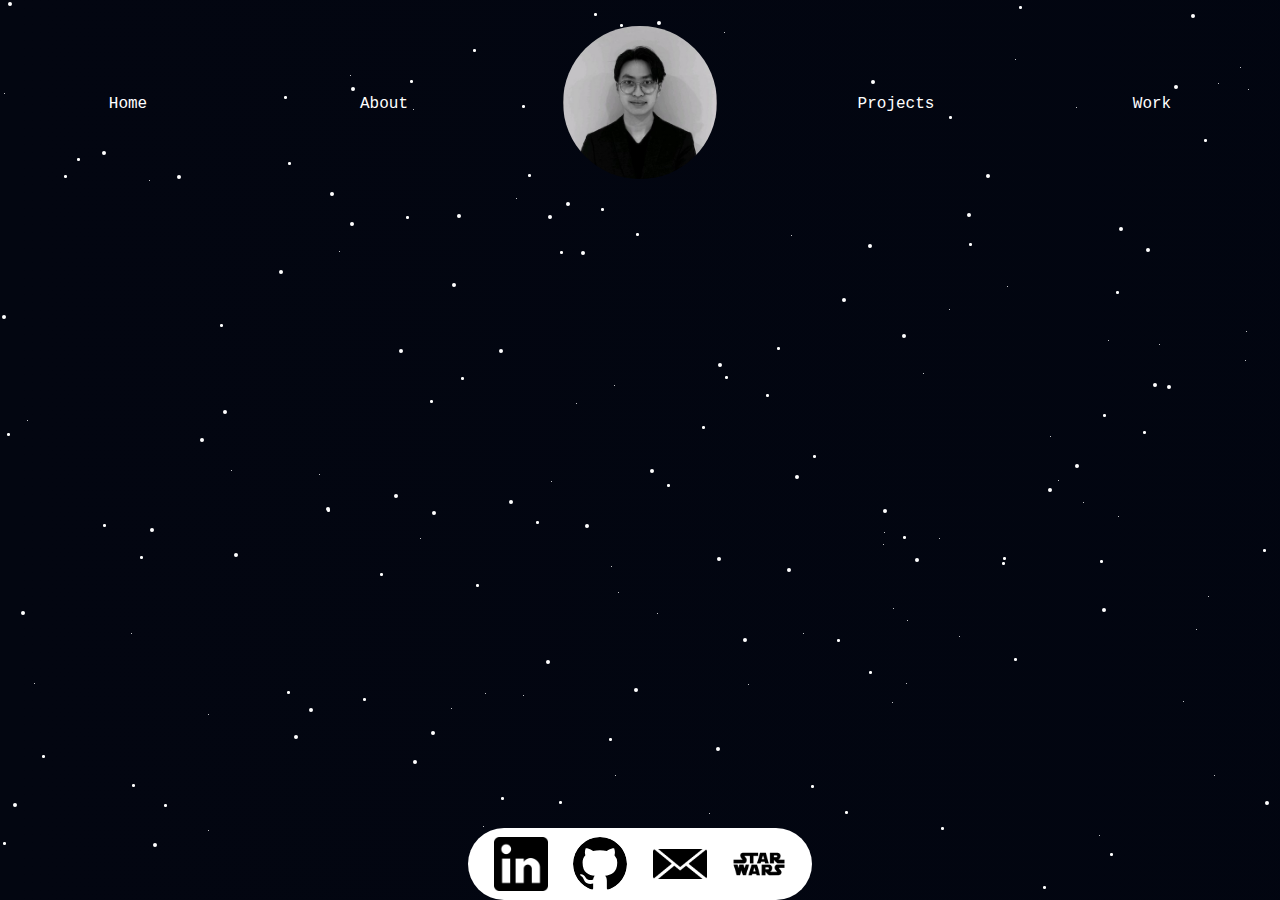
==== content/mobile.html @ 0a3b261e "Basic mobile website" ====
<!DOCTYPE html>
<html lang="en-CA">

<head>
<meta name="viewport" content="width=device-width, initial-scale=1.0">
<title>index</title>
<link rel="stylesheet" href="../styles/style_mobile.css">
</head>

<body>
<div id="background">
  <div id="stars-container"></div>
  <!-- <div id="blackhole-container">
    <div class="accretion-disc"></div>

    <div class="blackhole" id="aura"></div>
    
    <div class="blackhole" id="event-horizon">
      <div class="blackhole" id="singularity">
        <div class="blackhole" id="photon-ring"></div>
      </div>
    </div>
    
    <div class="accretion-disc" id="front-disc"></div>
  </div> -->
</div>

<nav id="nav-bar" class="ontop">
  <ul>
    <li><a href="#top">Home</a></li>
    <li><a href="#about">About</a></li>
    <li>
      <div id="avatar">
        <img src="../assets/images/img_avatar.jpeg" alt="Vy-Kha Huynh avatar photo">
      </div>
    </li>
    <li><a href="#projects">Projects</a></li>
    <li><a href="#work">Work</a></li>
  </ul>
</nav>
<!--
<main>
  <div id="home">
    <p>
      Hello, I'm<span id="switch"></span>
    </p>
  </div>

  <div id="about" class="to-show-on-scroll">
    <h1>ABOUT</h1>
    <p id="fr">
      Mon nom est Vy-Kha Huynh est je suis un <span class="acc-aig">e</span>tudiant U4 <span class="acc-gr">a</span>
      <img src="./assets/images/McGill_University_CoA.svg.png" alt="" class="mcgill">
      <span class="mcgill">l'Universit<span class="acc-aig">e</span> de McGill</span>
      de Montr<span class="acc-aig">e</span>al. Je suis actuellement en train de travailler en tant que d<span class="acc-aig">e</span>veloppeur full-stack <span class="acc-gr">a</span> 
      <img src="./assets/images/CPK Negative version.png" alt="" class="cpk">
      <span class="cpk">CPKSolutions</span>
      , une nouvelle soci<span class="acc-aig">e</span>t<span class="acc-aig">e</span> de conseil startup bas<span class="acc-aig">e</span>e <span class="acc-gr">a</span> Montr<span class="acc-aig">e</span>al.
    </p>

    <p id="eng">
      My name is Vy-Kha Huynh and I am a U4 Software Engineering student at 
      <img src="./assets/images/McGill_University_CoA.svg.png" alt="" class="mcgill">
      <span class="mcgill">McGill University</span>
      in Montreal. I am currently working as a Full-Stack Developer at 
      <img src="./assets/images/CPK Negative version.png" alt="" class="cpk">
      <span class="cpk">CPKSolutions</span>
      , a new Montreal-based startup consulting firm.
    </p>
  </div>

  <div id="projects" class="to-show-on-scroll">
    <h1>PROJECTS</h1>
    <div id="project-gallery">
      <div>
        <img src="./assets/images/360_F_249825007_f5dzNTBuUZoV5nERUWTlPDoU3cvLIBzn.png" alt="" class="stamp">
        <h2>
          <a href="https://github.com/nielsmai/PourDecisions">
            Pour
            Decisions
          </a>
        </h2>
        <span>Online drink-sharing platform</span>
        <div class="tech">
          <img src="./assets/images/html-js-css-logos-icons-png-11662226457gj39p822kl.png" alt="">
          <img src="./assets/images/png-transparent-react-react-native-logos-brands-in-colors-icon-thumbnail.png" alt="">
          <img src="./assets/images/png-transparent-mongodb-original-wordmark-logo-icon-thumbnail.png" alt="">
        </div>
      </div>
      <div>
        <img src="./assets/images/360_F_249825007_f5dzNTBuUZoV5nERUWTlPDoU3cvLIBzn.png" alt="computer logo" class="stamp">
        <h2>
          <a href="https://github.com/McGill-ECSE321-Fall2021/project-group-02">
            Library<br>Website
          </a>
        </h2>
        <span>Library website for item rental and employment management</span>
        <div class="tech">
          <img src="./assets/images/html-js-css-logos-icons-png-11662226457gj39p822kl.png" alt="">
          <img src="./assets/images/Java-Emblem.png" alt="java logo">
          <img src="./assets/images/Android_Studio_Icon_3.6.svg.png" alt="android studio logo">
          <img src="./assets/images/Vue.js_Logo_2.svg.png" alt="vue.js logo">
          <img src="./assets/images/postgresql-logo.png" alt="postgresql logo">
        </div>
      </div>
      <div>
        <img src="./assets/images/360_F_249825007_f5dzNTBuUZoV5nERUWTlPDoU3cvLIBzn.png" alt="" class="stamp">
        <h2>
          <a href="https://github.com/McGill-ECSE223-Winter2021/ecse223-group-project-07">
            CarShop<br>Website
          </a>
        </h2>
        <span>Car garage website for appointment management</span>
        <div class="tech">
          <img src="./assets/images/html-js-css-logos-icons-png-11662226457gj39p822kl.png" alt="html, js and css logo">
          <img src="./assets/images/Java-Emblem.png" alt="">
          <img src="./assets/images/springio-ar21.png" alt="">
          <img src="./assets/images/uml-tools5.png" alt="">
        </div>
      </div>
      <div>
        <img src="./assets/images/amazon-database-logo-black-and-white.png" alt="database logo" class="stamp">
        <h2>
          Soccer<br>Database
        </h2>
        <span>Soccer World Cup database to keep track of statistics of each World Cup</span>
        <div class="tech">
          <img src="./assets/images/Java-Emblem.png" alt="">
          <img src="./assets/images/png-clipart-ibm-db2-logo-ibm-db2-database-computer-software-sql-ibm-text-rectangle-thumbnail.png" alt="db2 logo">
        </div>
      </div>
      <div>
        <a href="./assets/files/Resume_Vy_Kha_Huynh_full.pdf" download="Vy-Kha_Huynh_Resume">
          More
        </a>
      </div>
    </div>
  </div>

  <div id="work" class="to-show-on-scroll">
    <h1>WORK EXPERIENCE</h1>
    <div id="work-gallery">
      <div>
        <img src="./assets/images/planet1.png" alt="Blue, purple and grey planet">
        <p class="underplanet">
          <span class="title">AI French Transcriber</span>
          <span class="undertitle">LXT AI Inc. <img src="./assets/images/Lxt-Logo.png" alt=""></span>
          <span class="undertitle">05/2022 - 09/2022</span>
          <span>Provide timely and accurate transcription of audio utterances and telephonic conversation to help improve voice recognition</span>
        </p>
      </div>

      <div id="current">
        <img src="./assets/images/planet2.png" alt="Red, orange and yellow planet">
        <p class="underplanet">
          <span class="title">AI French Transcriber</span>
          <span class="undertitle">LXT AI Inc. <img src="./assets/images/CPK Negative version.png" alt=""></span>
          <span class="undertitle">05/2023 - Present</span>
          <span>Implement a POS integrated with a management app to allow clients to manage both customers and employees</span>
        </p>
      </div>

      <div>
        <a href="./assets/files/Resume_Vy_Kha_Huynh_full.pdf" download="Vy-Kha_Huynh_Resume">
          <img src="./assets/images/moon.png" alt="grey moon">
          <span class="title">More</span>
        </a>
      </div>
    </div>
  </div>
</main>
-->
<div id="footer" class="ontop">
  <div id="socials">
    <a href="https://www.linkedin.com/"><img src="../assets/images/61109.png" alt=""></a>
    <a href="https://github.com/vy-khahuynh"><img src="../assets/images/github-inverted.svg" alt=""></a>
    <a href="mailto:vykha.huynh@outlook.com"><img src="../assets/images/letter-5572101_1280.webp" alt=""></a>
    <a href="./content/starwars.html"> <img src="../assets/images/star-wars-logo-black-and-white.png" alt=""></a>
  </div>
</div>

<script src="../scripts/vy-khahuynh_github._o.js"></script>
</body>
</html>
---- styles/style_mobile.css ----
/* http://meyerweb.com/eric/tools/css/reset/ 
   v2.0 | 20110126
   License: none (public domain)
*/

html, body, div, span, applet, object, iframe,
h1, h2, h3, h4, h5, h6, p, blockquote, pre,
a, abbr, acronym, address, big, cite, code,
del, dfn, em, img, ins, kbd, q, s, samp,
small, strike, strong, sub, sup, tt, var,
b, u, i, center,
dl, dt, dd, ol, ul, li,
fieldset, form, label, legend,
table, caption, tbody, tfoot, thead, tr, th, td,
article, aside, canvas, details, embed, 
figure, figcaption, footer, header, hgroup, 
menu, nav, output, ruby, section, summary,
time, mark, audio, video {
	margin: 0;
	padding: 0;
	border: 0;
	font-size: 100%;
	font: inherit;
	vertical-align: baseline;
}
/* HTML5 display-role reset for older browsers */
article, aside, details, figcaption, figure, 
footer, header, hgroup, menu, nav, section {
	display: block;
}
body {
	line-height: 1;
}
ol, ul {
	list-style: none;
}
blockquote, q {
	quotes: none;
}
blockquote:before, blockquote:after,
q:before, q:after {
	content: '';
	content: none;
}
table {
	border-collapse: collapse;
	border-spacing: 0;
}

* {
  box-sizing: border-box;
  -webkit-box-sizing: border-box;
  -moz-box-sizing: border-box;
  margin: 0;
  padding: 0;
}
html{
  height: 100%;
  scroll-behavior: smooth;
}
body {
  margin: 0;
  
  min-height: 100%;
  
  color: white;

  font-family: 'Courier New', monospace;

  background: linear-gradient(90deg, #030611, #010510, #120217, #000000);
	background-size: 500% 500%;
  background-attachment: fixed;
	
  animation: gradient 20s ease infinite;
  -webkit-animation: gradient 20s ease infinite;
  
  scrollbar-width: none;

  scroll-behavior: smooth;
}

html::-webkit-scrollbar{
  scrollbar-width: 0;
  display: none;
}

@keyframes gradient {
    0% {
        background-position: 0% 50%;
    }
    50% {
        background-position: 100% 50%;
    }
    100% {
        background-position: 0% 50%;
    }
}

#background{
    position: absolute;
    height: 100%;
    width: 100%;
    z-index: -1;
    display: flex;
    align-items: center;
    justify-content: center;
  }

  .star{
    position: absolute;
    z-index: -1;
  
    border-radius: 50%;
    background: white;
  }
  
  @keyframes glow{
    10%{
      transform: scale(200%);
      -webkit-transform: scale(200%);
    }
    20%{
      transform: scale(100%);
      -webkit-transform: scale(100%);
    }
  }
  
  .star:nth-child(n) {
    width: 0.3%;
    aspect-ratio: 1;
  }
  
  .star:nth-child(2n) {
    width: 0.2%;
    aspect-ratio: 1;
  }
  
  .star:nth-child(3n) {
    width: 0.1%;
    aspect-ratio: 1;
  }

  #footer{
    position: fixed;
    
    bottom: 0;
    left: 0;
    width: 100%;
    display: flex;
    display: -webkit-flex;
    align-items: center;
    justify-content: center;
  }
  
  #socials{
    position: relative;
    background-color: white;
  
    display: inline-flex;
    display: -webkit-inline-flex;
    justify-content: center;
    align-items: center;
    transition: all 1s ease;
    -webkit-transition: all 1s ease;
    border-radius: 5rem;
  }
  
  #socials *:hover{
    background-color: darkgray;
  }
  
  #socials a:nth-child(n) {
    margin: 1vh 1vw 1vh 1vw;
  }
  
  #socials a:first-child {
    margin-left: 2vw;
  }
  
  #socials a:last-child {
    margin-right: 2vw;
  }
  
   #socials a img{
    width: 6vh;
    display: block;
  }
  
  #socials a:nth-child(2), #socials a:nth-child(2) > img {
    border-radius: 50%;
  }
  
  .ontop{
    z-index: 10;
  }

  nav{
    position: sticky;
    position: -webkit-sticky;
    top: 0;
    left: 0;
  
    height: 30%;
    width: 100%;
    font: 1rem;
    font-weight: normal;
    margin: auto;
    padding-top: 2%;
    padding-bottom: 2%;
  
    text-align: center;
  
    transition: all 0.25s ease-in-out;
    -webkit-transition: all 0.25s ease-in-out;
  
    /* font-weight: bold; */
  }
  
  ul{
    width: 100%;
    display: inline-flex;
    display: -webkit-inline-flex;
    align-items: center;
    justify-content: center;
  }
  
  li{
    flex: 1 1 0;
    width: 0;
  }
  
  a{
    text-decoration: none;
    color: white;
  }
  
  nav ul li a:nth-child(n){
    color: white;
    text-decoration: none;
    border-radius: 5rem;
    /* padding: 0.5rem 1rem 0.5rem 1rem; */
  }
  
  nav ul li a:hover{
    background-color: white;
    color: #000000;
  }
  
  #avatar{
    position: relative;
    margin: auto;
    border-radius: 50%;
    width: 60%;
    aspect-ratio: 1;
  }
  
  #avatar img{
    border-radius: 50%;
    width: 100%;
  }
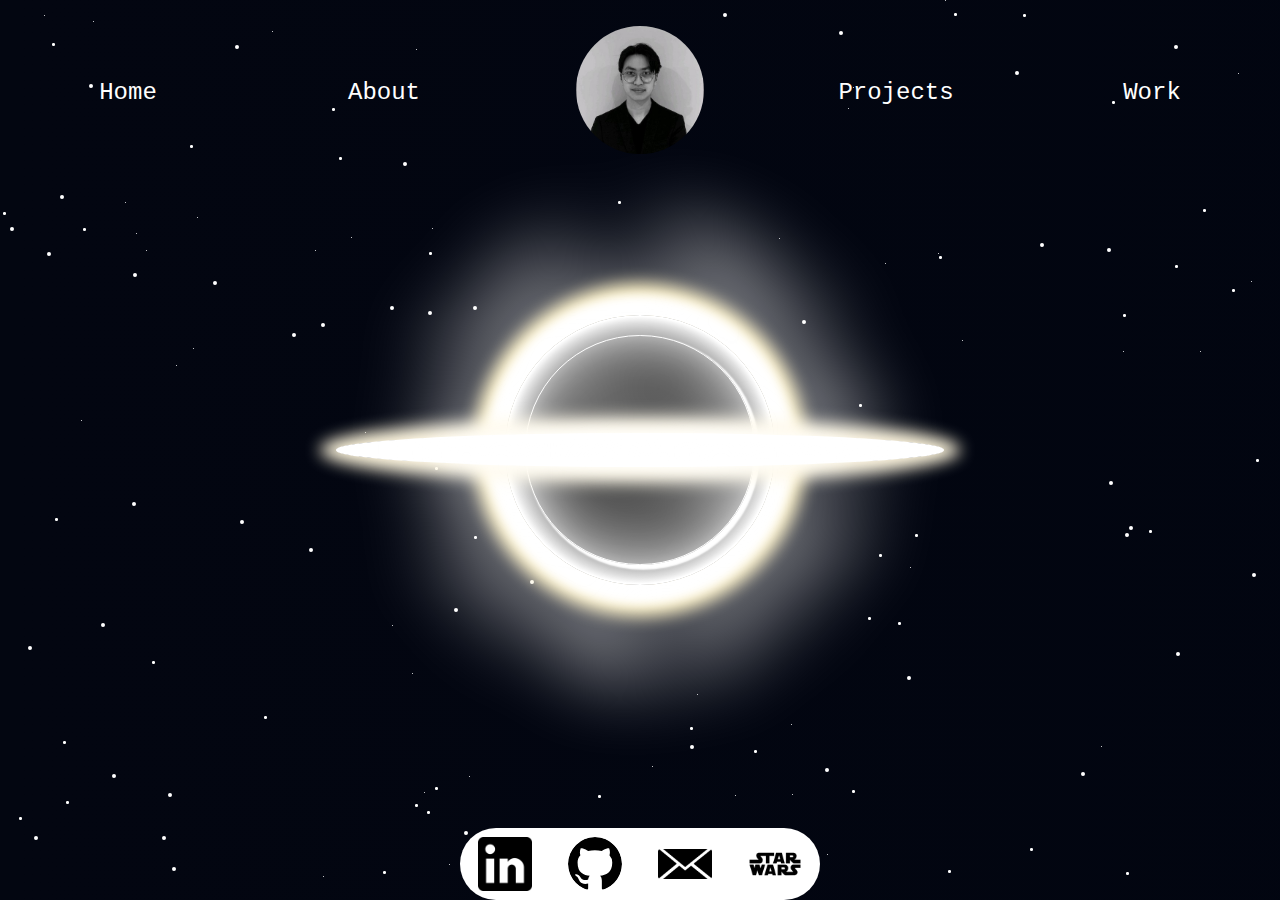
==== commit c41d94b6: "Added mobile blackhole version" ====
--- a/content/mobile.html
+++ b/content/mobile.html
@@ -10,7 +10,7 @@
 <body>
 <div id="background">
   <div id="stars-container"></div>
-  <!-- <div id="blackhole-container">
+  <div id="blackhole-container">
     <div class="accretion-disc"></div>
 
     <div class="blackhole" id="aura"></div>
@@ -22,7 +22,7 @@
     </div>
     
     <div class="accretion-disc" id="front-disc"></div>
-  </div> -->
+  </div>
 </div>
 
 <nav id="nav-bar" class="ontop">
--- a/styles/style_mobile.css
+++ b/styles/style_mobile.css
@@ -67,6 +67,8 @@
 
   font-family: 'Courier New', monospace;
 
+  font-size: 1.5rem;
+
   background: linear-gradient(90deg, #030611, #010510, #120217, #000000);
 	background-size: 500% 500%;
   background-attachment: fixed;
@@ -170,15 +172,18 @@
   }
   
   #socials a:nth-child(n) {
-    margin: 1vh 1vw 1vh 1vw;
+    margin-top: 1vh;
+    margin-bottom: 1vh;
+    margin-left: 2vh;
+    margin-right: 2vh;
   }
   
   #socials a:first-child {
-    margin-left: 2vw;
+    margin-left: 2vh;
   }
   
   #socials a:last-child {
-    margin-right: 2vw;
+    margin-right: 2vh;
   }
   
    #socials a img{
@@ -238,7 +243,6 @@
     color: white;
     text-decoration: none;
     border-radius: 5rem;
-    /* padding: 0.5rem 1rem 0.5rem 1rem; */
   }
   
   nav ul li a:hover{
@@ -250,11 +254,120 @@
     position: relative;
     margin: auto;
     border-radius: 50%;
-    width: 60%;
+    width: 50%;
     aspect-ratio: 1;
   }
   
   #avatar img{
     border-radius: 50%;
     width: 100%;
-  }+  }
+
+  #blackhole-container{
+    position: relative;
+    height: 50%;
+    width: 50%;
+    display: flex;
+    display: -webkit-flex;
+    align-items: center;
+    justify-content: center;
+  }
+  
+  .blackhole{
+    aspect-ratio: 1;
+    border-radius: 50%;
+  }
+  
+  #singularity{
+    height:100%;
+    width:100%;
+  
+    display: flex;
+    display: -webkit-flex;
+    justify-content: center;
+    align-content: center;
+    margin: auto;
+  
+    background: radial-gradient(circle, black 0%, 60%, white 70%);
+    box-shadow: 0 0 0.63rem 1.25rem white;
+  } 
+
+  #photon-ring{
+    width:85%;
+  
+    margin: auto;
+    background: transparent;
+    border: solid 0.1rem white;
+    box-shadow: 0.2rem 0.2rem 0.1rem 0.1rem white;
+  }
+  
+  #event-horizon{
+    height: 60%;
+    border: 20% solid white;
+  
+    display: flex;
+    display: -webkit-flex;
+    justify-content: center;
+    align-items: center;
+    margin: auto;
+  
+    box-shadow: 0 0 1rem 2rem rgb(249, 232, 170);
+  }
+  
+  #aura{
+    position: absolute;
+    
+    height: 100%;
+  
+    margin: auto;
+  
+    filter: blur(2.5rem);
+    -webkit-filter: blur(2.5rem);
+  
+    background: repeating-conic-gradient(white, transparent 11% 15%, white 18%);
+    background-size: 50% 50%;
+  }
+  
+  .accretion-disc{
+    position: absolute;
+  
+    height: 7.5%;
+    aspect-ratio: 18;
+  
+    margin: auto;
+    
+    border-radius: 50%;
+    
+    background-color: white;
+    box-shadow: 0 0 1rem 1rem rgb(255, 247, 222);
+  }
+  
+  @keyframes vibrate{
+    25%{
+      rotate: 0.3deg;
+    }
+    75%{
+      rotate: -0.3deg;
+    }
+  }
+  
+  #front-disc{
+    margin: auto;
+  
+    height: 5%;
+  
+    box-shadow: 0 0 1rem 0.5rem rgb(255, 255, 255);
+    background: repeating-linear-gradient(white 10%, transparent 30%, white 50%);
+  }
+  
+  @media (max-height: 1000px) and (max-width: 500px){
+    /* #socials{ width: 100%;} */
+    body{font-size: 1rem;}
+    #socials a img{width: 10vw;}
+    #blackhole-container{
+        height: 30%;
+        width: 30%;
+    }
+  }
+
+  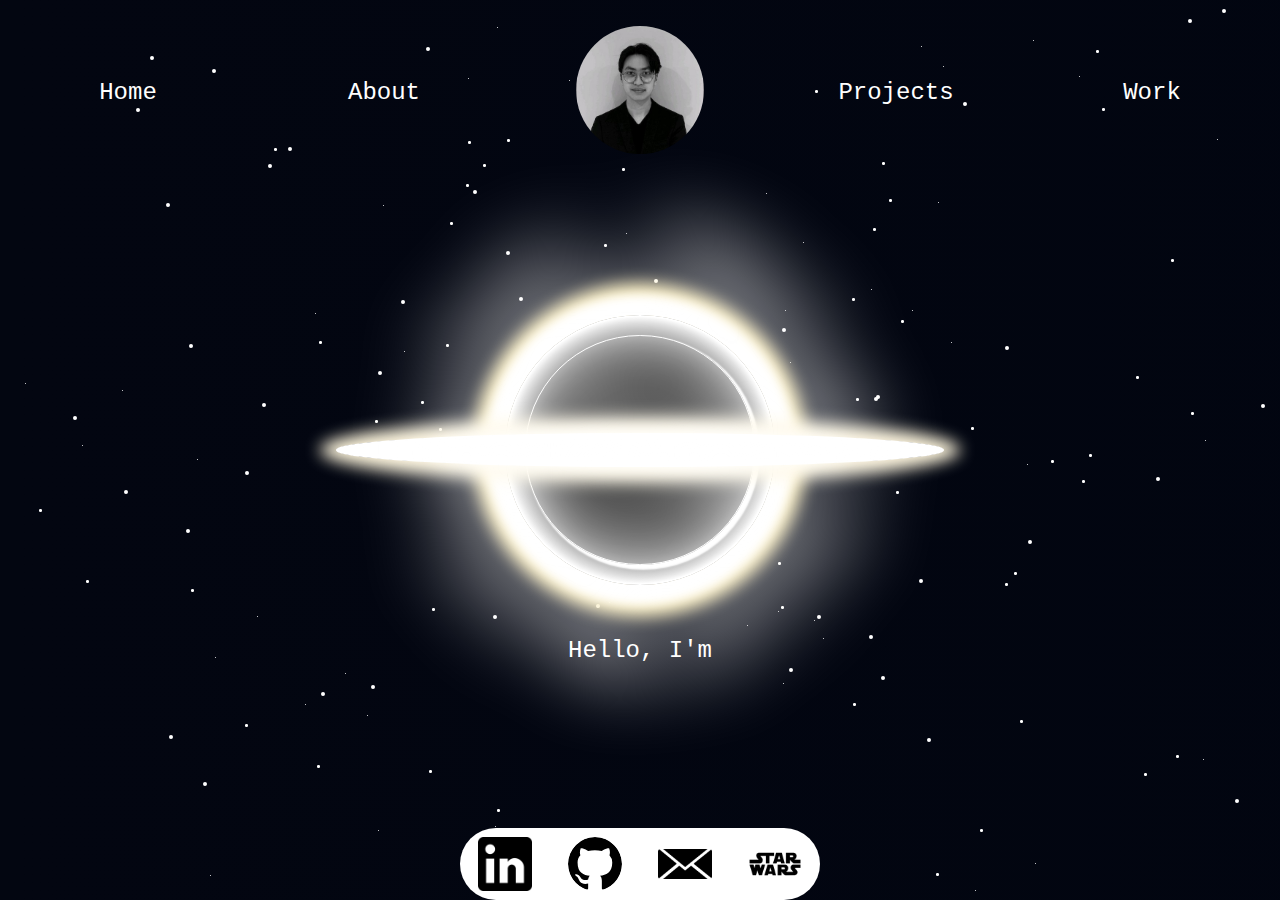
==== commit 9b2c1f8e: "Added home section" ====
--- a/content/mobile.html
+++ b/content/mobile.html
@@ -38,7 +38,7 @@
     <li><a href="#work">Work</a></li>
   </ul>
 </nav>
-<!--
+
 <main>
   <div id="home">
     <p>
@@ -46,7 +46,7 @@
     </p>
   </div>
 
-  <div id="about" class="to-show-on-scroll">
+  <!-- <div id="about" class="to-show-on-scroll">
     <h1>ABOUT</h1>
     <p id="fr">
       Mon nom est Vy-Kha Huynh est je suis un <span class="acc-aig">e</span>tudiant U4 <span class="acc-gr">a</span>
@@ -167,9 +167,9 @@
         </a>
       </div>
     </div>
-  </div>
+  </div> -->
 </main>
--->
+
 <div id="footer" class="ontop">
   <div id="socials">
     <a href="https://www.linkedin.com/"><img src="../assets/images/61109.png" alt=""></a>
--- a/styles/style_mobile.css
+++ b/styles/style_mobile.css
@@ -243,6 +243,7 @@
     color: white;
     text-decoration: none;
     border-radius: 5rem;
+    padding: 0.5rem 1rem 0.5rem 1rem;
   }
   
   nav ul li a:hover{
@@ -360,14 +361,132 @@
     background: repeating-linear-gradient(white 10%, transparent 30%, white 50%);
   }
   
+  #home{
+    height: 74vh; 
+    width: 100%; 
+    position: relative;
+  }
+  
+  #home p {
+    position: absolute;
+    top: 70%;
+    left: 50%;
+    translate: -50% -50%;
+    display: flex; 
+    display: -webkit-flex;
+    align-items: center; 
+    justify-content: center; 
+    flex-direction: column;
+  }
+  
+  #switch > span{
+    position: absolute;
+    translate: -50% 50%;
+    opacity: 0;
+    white-space: pre;
+    animation: fade 50s ease-in infinite;
+    -webkit-animation: fade 50s ease-in infinite;
+  }
+  
+  #switch > span > span{
+    font-size: 2rem;
+    display: inline-block;
+  }
+  
+  #switch > span > span:nth-child(2n){
+    animation: suck1 50s ease-in infinite;
+    -webkit-animation: suck1 50s ease-in infinite;
+  }
+  
+  #switch > span > span:nth-child(2n-1){
+    animation: suck2 50s ease-in infinite;
+    -webkit-animation: suck2 50s ease-in infinite;
+  }
+  
+  #switch span:nth-child(1), #switch span:nth-child(1) span{
+    animation-delay: 0s;
+  }
+  #switch span:nth-child(2), #switch span:nth-child(2) span{
+    animation-delay: 10s;
+  }
+  #switch span:nth-child(3), #switch span:nth-child(3) span{
+    animation-delay: 20s;
+  }
+  #switch span:nth-child(4), #switch span:nth-child(4) span{
+    animation-delay: 30s;
+  }
+  #switch span:nth-child(5), #switch span:nth-child(5) span{
+    animation-delay: 40s;
+  }
+  @keyframes fade {
+    2%, 100%{
+      opacity: 1;
+      transform: translateY(-50%);
+      -webkit-transform: translateY(-50%);
+    }
+  }
+  @keyframes suck1 {
+    0%, 14%{
+      transform: translateY(0) rotateZ(0deg);
+      -webkit-transform: translateY(0) rotateZ(0deg);
+      opacity: 1;
+    }
+    20%, 100%{
+      transform: translateY(-400%) rotateZ(360deg);
+      -webkit-transform: translateY(-400%) rotateZ(360deg);
+      opacity: 0;
+    }
+  }
+  
+  @keyframes suck2 {
+    0%, 15%{
+      transform: translateY(0) rotateZ(0deg);
+      -webkit-transform: translateY(0) rotateZ(0deg);
+      opacity: 1;
+    }
+    21%, 100%{
+      transform: translateY(-400%) rotateZ(-360deg);
+      -webkit-transform: translateY(-400%) rotateZ(-360deg);
+      opacity: 0;
+    }
+  }
+
+  main > div{
+    padding: 2%;
+  }
+  
+  main h1{
+    font-size: 2rem;
+    margin-bottom: 1%;
+    font-weight: bold;
+  }
+  
+  main img{
+    vertical-align: middle;
+  }
+  
+  main > div:nth-child(n){
+    display: flex;
+    align-items: center;
+    justify-content: center;
+    flex-direction: column;
+  }
+
+  /* mobile */
   @media (max-height: 1000px) and (max-width: 500px){
-    /* #socials{ width: 100%;} */
+    #switch > span > span{font-size: 1rem;}
     body{font-size: 1rem;}
     #socials a img{width: 10vw;}
     #blackhole-container{
         height: 30%;
         width: 30%;
     }
+    #home p{
+        top: 90%;
+    }
+    nav ul li a:nth-child(n){
+        padding: 0.3rem 0.5rem 0.3rem 0.5rem;
+    }
   }
 
   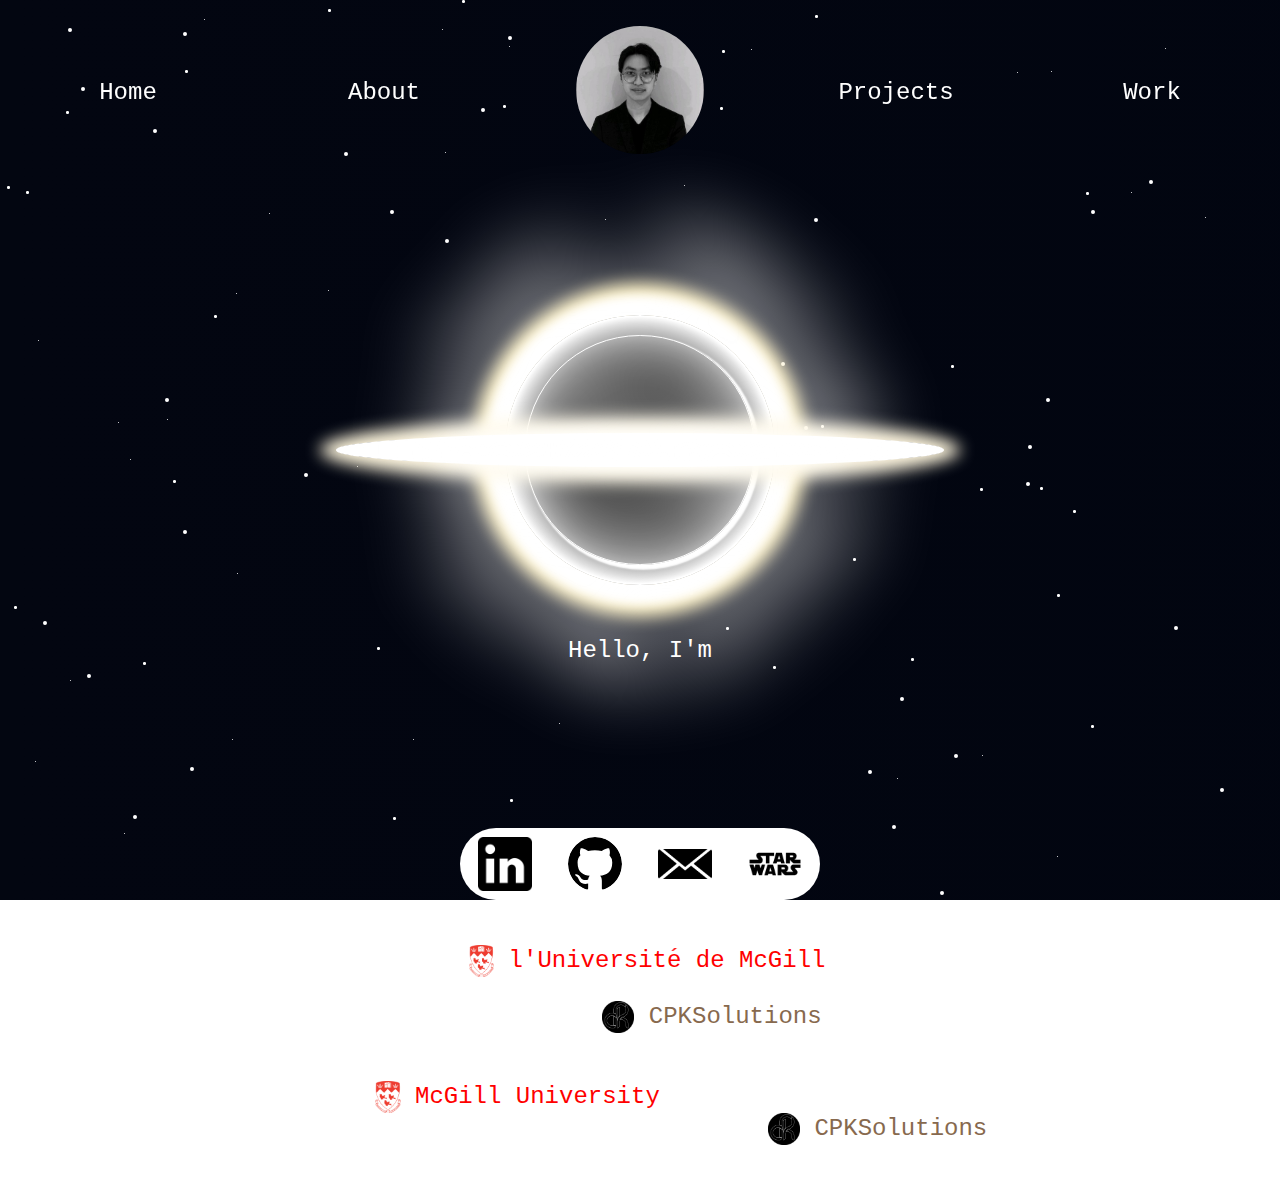
==== commit 9a924593: "Updated media queries" ====
--- a/content/mobile.html
+++ b/content/mobile.html
@@ -46,29 +46,29 @@
     </p>
   </div>
 
-  <!-- <div id="about" class="to-show-on-scroll">
+  <div id="about" class="to-show-on-scroll">
     <h1>ABOUT</h1>
     <p id="fr">
-      Mon nom est Vy-Kha Huynh est je suis un <span class="acc-aig">e</span>tudiant U4 <span class="acc-gr">a</span>
-      <img src="./assets/images/McGill_University_CoA.svg.png" alt="" class="mcgill">
+      Mon nom est Vy-Kha Huynh est je suis un <span class="acc-aig">e</span>tudiant U4 en g<span class="acc-aig">e</span>nie logiciel <span class="acc-gr">a</span>
+      <img src="../assets/images/McGill_University_CoA.svg.png" alt="" class="mcgill">
       <span class="mcgill">l'Universit<span class="acc-aig">e</span> de McGill</span>
       de Montr<span class="acc-aig">e</span>al. Je suis actuellement en train de travailler en tant que d<span class="acc-aig">e</span>veloppeur full-stack <span class="acc-gr">a</span> 
-      <img src="./assets/images/CPK Negative version.png" alt="" class="cpk">
+      <img src="../assets/images/CPK Negative version.png" alt="" class="cpk">
       <span class="cpk">CPKSolutions</span>
       , une nouvelle soci<span class="acc-aig">e</span>t<span class="acc-aig">e</span> de conseil startup bas<span class="acc-aig">e</span>e <span class="acc-gr">a</span> Montr<span class="acc-aig">e</span>al.
     </p>
 
     <p id="eng">
       My name is Vy-Kha Huynh and I am a U4 Software Engineering student at 
-      <img src="./assets/images/McGill_University_CoA.svg.png" alt="" class="mcgill">
+      <img src="../assets/images/McGill_University_CoA.svg.png" alt="" class="mcgill">
       <span class="mcgill">McGill University</span>
       in Montreal. I am currently working as a Full-Stack Developer at 
-      <img src="./assets/images/CPK Negative version.png" alt="" class="cpk">
+      <img src="../assets/images/CPK Negative version.png" alt="" class="cpk">
       <span class="cpk">CPKSolutions</span>
       , a new Montreal-based startup consulting firm.
     </p>
   </div>
-
+<!-- 
   <div id="projects" class="to-show-on-scroll">
     <h1>PROJECTS</h1>
     <div id="project-gallery">
--- a/styles/style_mobile.css
+++ b/styles/style_mobile.css
@@ -362,7 +362,7 @@
   }
   
   #home{
-    height: 74vh; 
+    height: 74vh;
     width: 100%; 
     position: relative;
   }
@@ -472,9 +472,55 @@
     flex-direction: column;
   }
 
+  #about > p{
+    width: 70%;
+    text-align: center;
+  }
+  
+  .mcgill{
+    color: red;
+  }
+  
+  img.mcgill{
+    height: 2rem;
+  }
+  
+  .cpk{
+    color: rgb(135, 105, 78);
+  }
+  
+  img.cpk{
+    height: 2rem;
+  }
+
+  .acc-aig, .acc-gr{
+    position: relative;
+  }
+  
+  .acc-aig::before, .acc-gr::before{
+    content: '`';
+    position: absolute;
+    top: 0;
+    left: 0;
+  }
+  
+  .acc-aig::before{
+    transform: rotateY(180deg);
+  }
+
+  .minimized{
+    scale: 75%;
+    opacity: 0.7;
+  }
+  
+  .inverted{
+    filter: invert(1);
+    -webkit-filter: invert(1);
+  }
+
   /* mobile */
   @media (max-height: 1000px) and (max-width: 500px){
-    #switch > span > span{font-size: 1rem;}
+    #switch > span > span, main h1{font-size: 1rem;}
     body{font-size: 1rem;}
     #socials a img{width: 10vw;}
     #blackhole-container{
@@ -487,6 +533,10 @@
     nav ul li a:nth-child(n){
         padding: 0.3rem 0.5rem 0.3rem 0.5rem;
     }
+    /* main > div{
+        margin-top: 10%;
+        margin-bottom: 10%;
+    } */
   }
 
   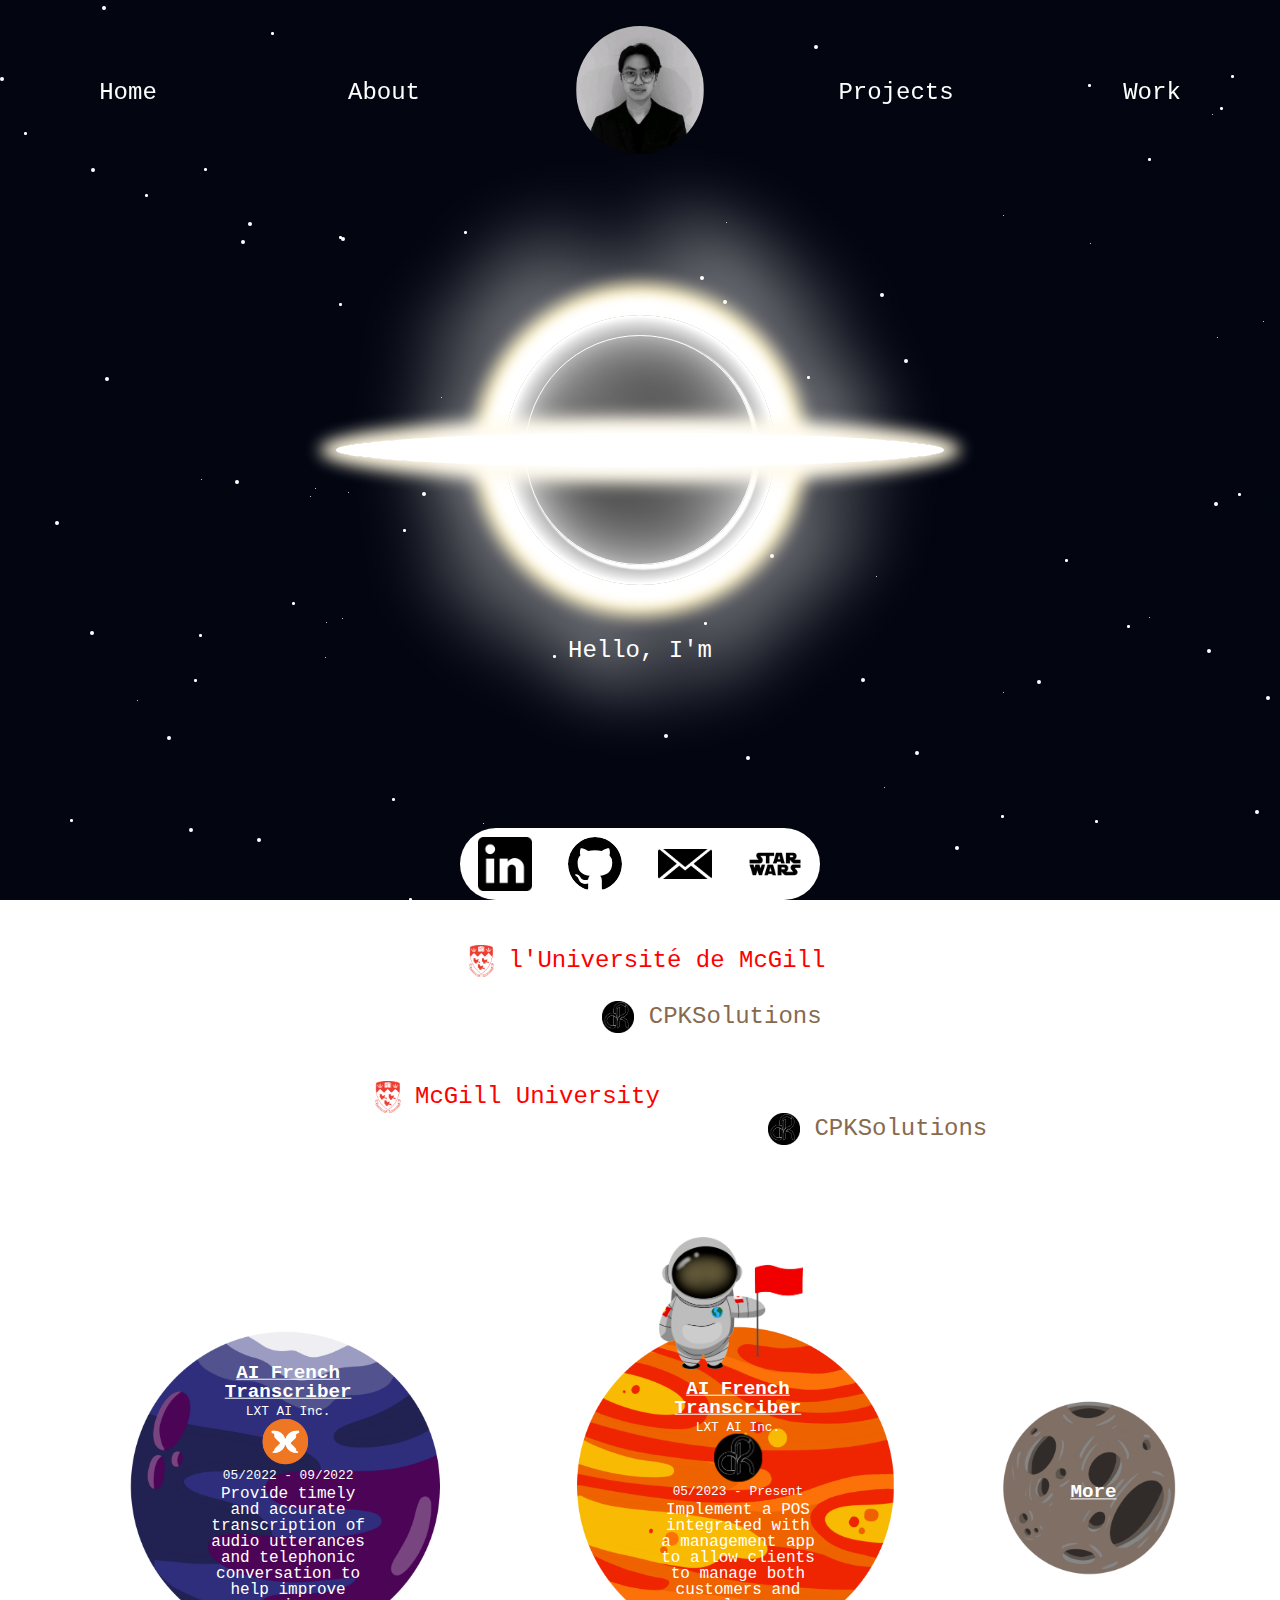
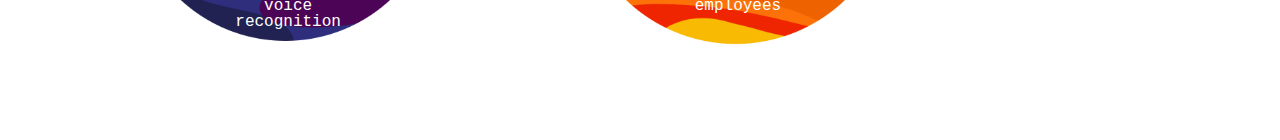
==== commit ec758cc0: "Optimized work carousel for mobile" ====
--- a/content/mobile.html
+++ b/content/mobile.html
@@ -136,38 +136,40 @@
       </div>
     </div>
   </div>
-
+-->
   <div id="work" class="to-show-on-scroll">
     <h1>WORK EXPERIENCE</h1>
-    <div id="work-gallery">
-      <div>
-        <img src="./assets/images/planet1.png" alt="Blue, purple and grey planet">
-        <p class="underplanet">
-          <span class="title">AI French Transcriber</span>
-          <span class="undertitle">LXT AI Inc. <img src="./assets/images/Lxt-Logo.png" alt=""></span>
-          <span class="undertitle">05/2022 - 09/2022</span>
-          <span>Provide timely and accurate transcription of audio utterances and telephonic conversation to help improve voice recognition</span>
-        </p>
-      </div>
-
-      <div id="current">
-        <img src="./assets/images/planet2.png" alt="Red, orange and yellow planet">
-        <p class="underplanet">
-          <span class="title">AI French Transcriber</span>
-          <span class="undertitle">LXT AI Inc. <img src="./assets/images/CPK Negative version.png" alt=""></span>
-          <span class="undertitle">05/2023 - Present</span>
-          <span>Implement a POS integrated with a management app to allow clients to manage both customers and employees</span>
-        </p>
-      </div>
-
-      <div>
-        <a href="./assets/files/Resume_Vy_Kha_Huynh_full.pdf" download="Vy-Kha_Huynh_Resume">
-          <img src="./assets/images/moon.png" alt="grey moon">
-          <span class="title">More</span>
-        </a>
+    <div id="work-gallery-container">
+      <div id="work-gallery">
+        <div>
+          <img src="../assets/images/planet1.png" alt="Blue, purple and grey planet">
+          <p class="underplanet">
+            <span class="title">AI French Transcriber</span>
+            <span class="undertitle">LXT AI Inc. <img src="../assets/images/Lxt-Logo.png" alt=""></span>
+            <span class="undertitle">05/2022 - 09/2022</span>
+            <span>Provide timely and accurate transcription of audio utterances and telephonic conversation to help improve voice recognition</span>
+          </p>
+        </div>
+  
+        <div id="current">
+          <img src="../assets/images/planet2.png" alt="Red, orange and yellow planet">
+          <p class="underplanet">
+            <span class="title">AI French Transcriber</span>
+            <span class="undertitle">LXT AI Inc. <img src="../assets/images/CPK Negative version.png" alt=""></span>
+            <span class="undertitle">05/2023 - Present</span>
+            <span>Implement a POS integrated with a management app to allow clients to manage both customers and employees</span>
+          </p>
+        </div>
+  
+        <div>
+          <a href="./assets/files/Resume_Vy_Kha_Huynh_full.pdf" download="Vy-Kha_Huynh_Resume">
+            <img src="../assets/images/moon.png" alt="grey moon">
+            <span class="title">More</span>
+          </a>
+        </div>
       </div>
     </div>
-  </div> -->
+  </div>
 </main>
 
 <div id="footer" class="ontop">
--- a/styles/style_mobile.css
+++ b/styles/style_mobile.css
@@ -172,6 +172,7 @@
   }
   
   #socials a:nth-child(n) {
+    /* changed */
     margin-top: 1vh;
     margin-bottom: 1vh;
     margin-left: 2vh;
@@ -187,7 +188,8 @@
   }
   
    #socials a img{
-    width: 6vh;
+    /* Changed */
+    width: 6vh; 
     display: block;
   }
   
@@ -314,6 +316,113 @@
   
     box-shadow: 0 0 1rem 2rem rgb(249, 232, 170);
   }
+  @keyframes pulsing-low{
+    0%{
+      transform: scale(100%);
+      -webkit-transform: scale(100%);
+    }
+    20%{
+      transform: scale(102%);
+      -webkit-transform: scale(102%);
+      box-shadow: 0 0 0.94rem 0.94rem white;
+    }
+    55%{
+      transform: scale(103%);
+      -webkit-transform: scale(103%);
+    }
+    70%{
+      transform: scale(99%);
+      -webkit-transform: scale(99%);
+      box-shadow: 0 0 0.25rem 0.63rem white;
+    }
+    90%{
+      transform: scale(101%);
+      -webkit-transform: scale(101%);
+      box-shadow: 0 0 0.25rem 0.94rem white;
+    }
+    100%{
+      transform: scale(100%);
+      -webkit-transform: scale(100%);
+    }
+  }
+
+  @keyframes rotate{
+    0%{
+      box-shadow: 0.2rem 0.2rem 0.1rem 0.1rem white;
+    }
+    24%{
+      box-shadow: 0rem 0.2rem 0.1rem 0.1rem white;
+    }
+    49%{
+      box-shadow: 0rem 0rem 0.1rem 0.1rem white;
+    }
+    74%{
+      box-shadow: 0.2rem 0rem 0.1rem 0.1rem white;
+    }
+    99%, 100%{
+      box-shadow: 0.2rem 0.2rem 0.1rem 0.1rem white;
+    }
+  }
+
+
+  @keyframes pulsing-bright {
+    0%{
+      transform: scale(100%);
+      -webkit-transform: scale(100%);
+      box-shadow: 0 0 1rem 2rem rgb(249, 232, 170);
+    }  
+    17%{
+      box-shadow: 0 0 1.5rem 2.5rem rgb(255, 242, 195);
+    }
+    20%{
+      transform: scale(98%);
+      -webkit-transform: scale(98%);
+    }
+    55%{
+      transform: scale(101%);
+      -webkit-transform: scale(101%);
+    }  
+    67%{
+      box-shadow: 0 0 2rem 2rem rgb(249, 232, 170);
+    }
+    70%{
+      transform: scale(101%);
+      -webkit-transform: scale(101%);
+    } 
+    83%{
+      box-shadow: 0 0 1.5rem 2rem rgb(255, 246, 185);
+    }
+    90%{
+      transform: scale(99%);
+      -webkit-transform: scale(99%);
+    }
+    100%{
+      transform: scale(100%);
+      -webkit-transform: scale(100%);
+      box-shadow: 0 0 1rem 2rem rgb(249, 232, 170);
+    }
+  }
+  
+@keyframes aura-pulsing{
+    0%{
+      background-position: 0% 0%;
+    }
+    20%{
+      background-position: -20.5% 3.6%;
+    }
+    55%{
+      background-position: -40.7% -50.9%;
+    }
+    70%{
+      background-position: -50.7% -70.5%;
+    }
+    90%{
+      background-position: 20.3% -40.5%;
+    }
+    100%{
+      background-position: 0% 0%;
+    }
+  }
   
   #aura{
     position: absolute;
@@ -360,7 +469,35 @@
     box-shadow: 0 0 1rem 0.5rem rgb(255, 255, 255);
     background: repeating-linear-gradient(white 10%, transparent 30%, white 50%);
   }
-  
+  @keyframes stripe {
+    0%{
+      background: repeating-linear-gradient(white 10%, transparent 30%, white 50%);
+    }
+    12.5%{
+      background: repeating-linear-gradient(white 5%, transparent 40%, white 55%);
+    }
+    25%{
+      background: repeating-linear-gradient(white 10%, transparent 30%, white 60%);
+    }
+    37.5%{
+      background: repeating-linear-gradient(white 5%, transparent 40%, white 50%);
+    }
+    50%{
+      background: repeating-linear-gradient(white 10%, transparent 30%, white 50%);
+    }
+    62.5%{
+      background: repeating-linear-gradient(white 10%, transparent 30%, white 45%);
+    }
+    75%{
+      background: repeating-linear-gradient(white 20%, transparent 30%, white 40%);
+    }
+    87.5%{
+      background: repeating-linear-gradient(white 5%, transparent 40%, white 40%);
+    }
+    100%{
+      background: repeating-linear-gradient(white 10%, transparent 30%, white 50%);
+    }
+  }
   #home{
     height: 74vh;
     width: 100%; 
@@ -451,6 +588,13 @@
     }
   }
 
+  main{
+    position: relative;
+    width: 100%;
+    min-height: 100vh;
+    text-align: center;
+  }
+
   main > div{
     padding: 2%;
   }
@@ -518,10 +662,177 @@
     -webkit-filter: invert(1);
   }
 
+  #singularity{
+    animation: pulsing-low 0.5s linear infinite;
+    -webkit-animation: pulsing-low 0.5s linear infinite;
+  }
+  #photon-ring{
+    animation: rotate 0.2s linear infinite;
+    -webkit-animation: rotate 0.2s linear infinite;
+  }
+  #event-horizon{
+    animation: pulsing-bright 3s linear infinite alternate;
+    -webkit-animation: pulsing-bright 3s linear infinite alternate;
+  }
+  #aura{
+    animation: aura-pulsing 20s ease infinite;
+    -webkit-animation: aura-pulsing 20s ease infinite;
+  }
+  .accretion-disc{
+    animation: vibrate 0.1s linear infinite;
+    -webkit-animation: vibrate 0.1s linear infinite;
+  }
+  #front-disc{
+    animation: stripe 0.5s ease infinite;
+    -webkit-animation: stripe 0.5s ease infinite;
+  }
+
+  #project-gallery, #work-gallery{
+    position: relative;
+    display: flex;
+    display: -webkit-flex;
+    align-items: center;
+    justify-content: center;
+    width: 100%;
+  }
+  
+  #project-gallery h2, #work-gallery h2{
+    font-size: 1.8rem;
+    text-decoration: underline;
+  }
+  
+  #project-gallery > div:nth-child(n){
+    display: flex;
+    display: webkit-flex;
+    align-items: center;
+    justify-content: center;
+    flex-direction: column;
+    margin: 2%;
+    border-radius: 5rem;
+    padding: 2%;
+    background-color: rgb(12, 1, 59);
+    position: relative;
+  }
+  
+  #project-gallery > div:nth-child(n)::after{
+    position: absolute;
+    content: "";
+    height: 100%;
+    width: 100%;
+    top: 0;
+    left: 0;
+    translate: 1rem 0%;
+    z-index: -1;
+    border-radius: 5rem;
+    background-color: rgb(5, 0, 25);
+  }
+  
+  #work-gallery > div:nth-child(n){
+    margin: 5%;
+    display: flex;
+    display: -webkit-flex;
+    align-items: center;
+    justify-content: center;
+    position: relative;
+  }
+  
+  #work-gallery > div img{
+    margin: auto;
+    height: 40vh;
+  }
+  
+  #work-gallery > div > a > span{
+    position: absolute;
+    top: 50%;
+    left: 50%;
+    translate: -50% -50%;
+  }
+  
+  #work-gallery > div:last-child img{
+    margin: auto;
+    height: 20vh;
+  }
+  
+  #work-gallery::before{
+    content: '';
+    height: 0;
+    width: 100%;
+    border-width: 0.1rem;
+    border-style: dashed;
+    position: absolute;
+    z-index: -1;
+  }
+  
+  #work-gallery::after{
+    content: '';
+    height: 0;
+    width: 0;
+    right: 0rem;
+    border-left: white solid 2rem ;
+    border-top: transparent solid 0.5rem;
+    border-bottom: transparent solid 0.5rem;
+    position: absolute;
+    z-index: -1;
+  }
+  
+  #project-gallery > div *, #work-gallery > div *{
+    margin: 2%;
+  }
+  
+  .tech{
+    display: flex;
+    display: -webkit-flex;
+    align-items: center;
+    justify-content: center;
+  }
+  .tech img{
+    height: 1.5em;
+  }
+  
+  #current::before{
+    content: '';
+    background-image: url(../assets/images/astronaut.png);
+    background-size: contain;
+    background-repeat: no-repeat;
+    height: 40%;
+    width: 40%;
+    position: absolute;
+    top: 0%;
+    left: 50%;
+    translate: -50% -50%;
+  }
+  
+  .underplanet{
+    position: absolute;
+    top: 50%;
+    left: 50%;
+    translate: -50% -50%;
+  }
+  
+  .underplanet *{
+    display: block;
+    font-size: 1rem;
+    font-weight: normal;
+  }
+  
+  .undertitle{
+    font-size: 0.8rem;
+  }
+  
+  main > div#work > div#work-gallery-container > div#work-gallery > div > p.underplanet > span.undertitle img{
+    height: 3rem;
+  }
+  
+  .title{
+    font-size: 1.2rem;
+    text-decoration: underline;
+    font-weight: bold;
+  }
+
   /* mobile */
   @media (max-height: 1000px) and (max-width: 500px){
     #switch > span > span, main h1{font-size: 1rem;}
-    body{font-size: 1rem;}
+    body{font-size: 0.75rem;}
     #socials a img{width: 10vw;}
     #blackhole-container{
         height: 30%;
@@ -533,10 +844,29 @@
     nav ul li a:nth-child(n){
         padding: 0.3rem 0.5rem 0.3rem 0.5rem;
     }
-    /* main > div{
-        margin-top: 10%;
-        margin-bottom: 10%;
-    } */
+    #work-gallery-container{
+        width: 100%;
+        overflow-x: scroll;
+        overflow-y: hidden;
+    }
+    #project-gallery, #work-gallery{
+        margin: auto;
+        margin-top: 20%;
+        width: 140vh;
+    }
+    main > div#work > div#work-gallery-container > div#work-gallery > div > p.underplanet > span.undertitle img{
+        height: 2rem;
+      }
+    .title{
+        font-size: 0.75rem;
+    }
+    .underplanet *{
+        font-size: 0.75rem;
+      }
+      
+      .undertitle{
+        font-size: 0.8rem;
+      }
   }
 
   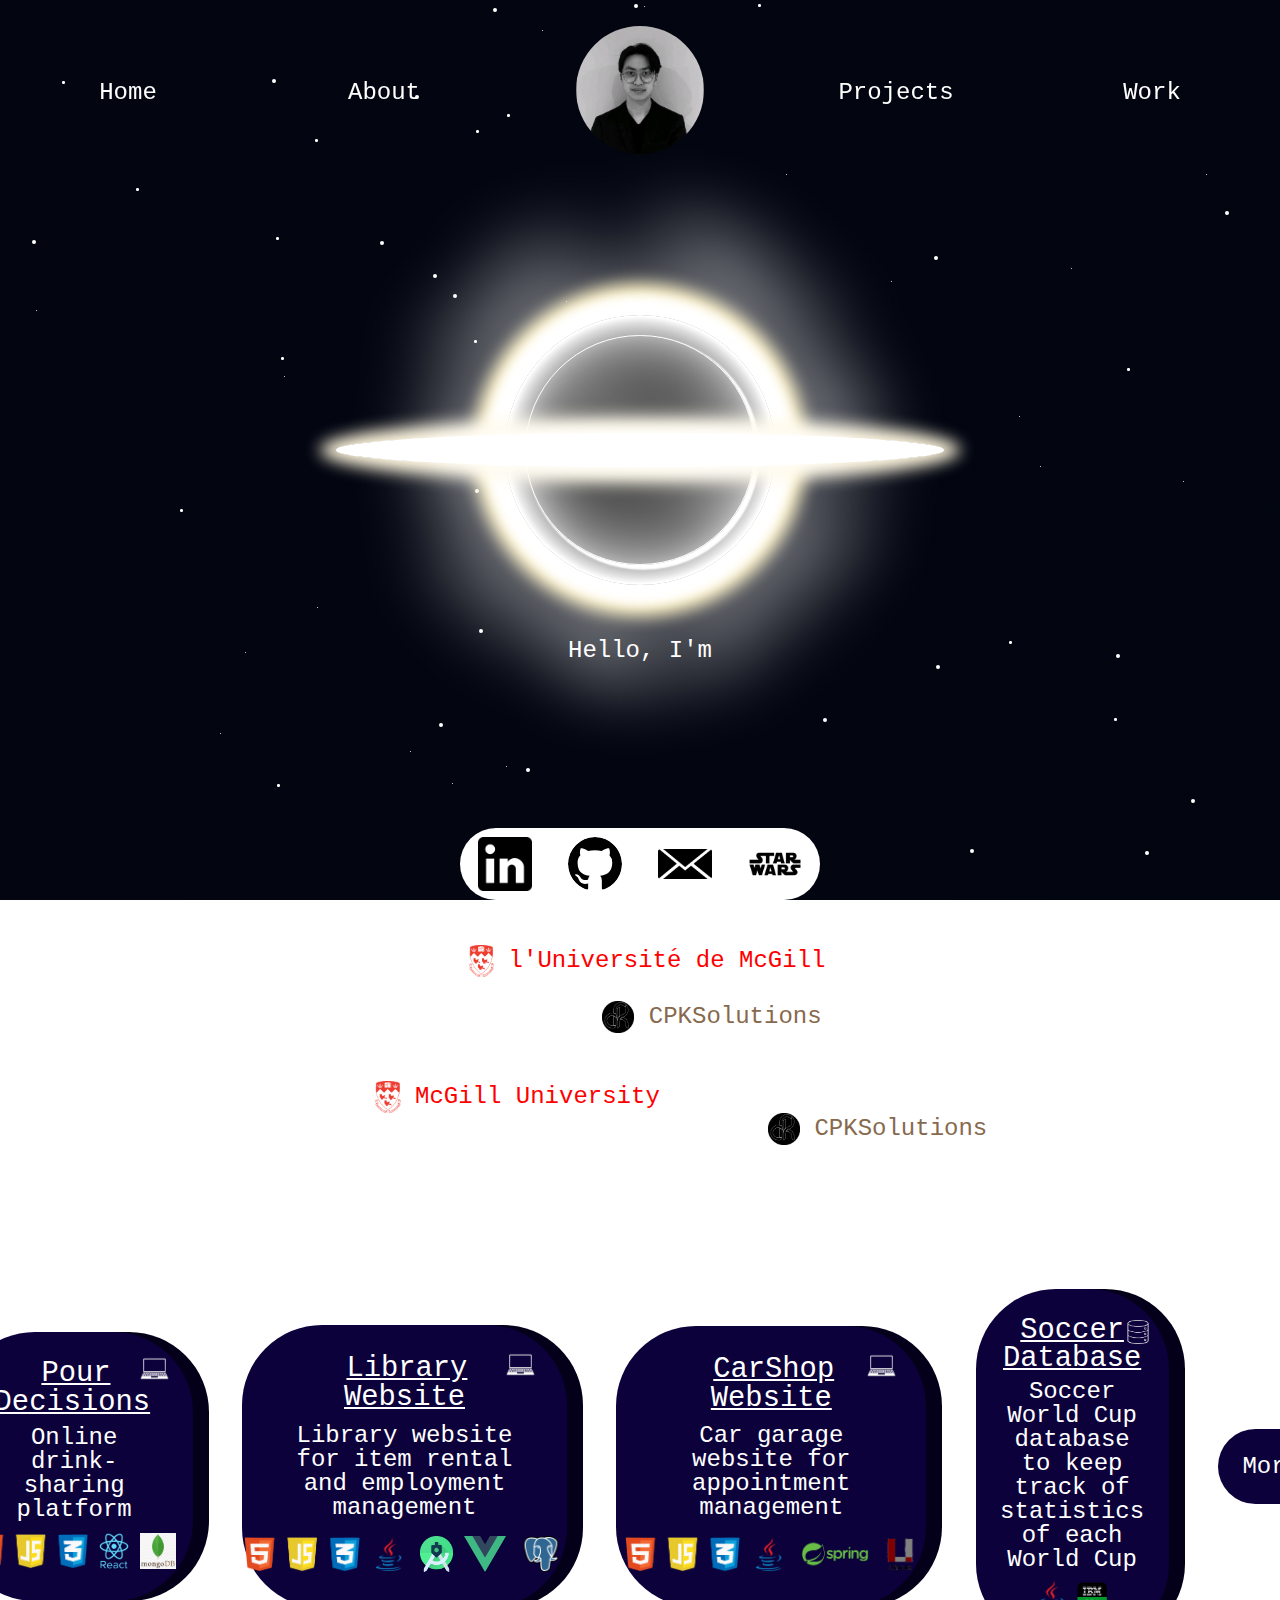
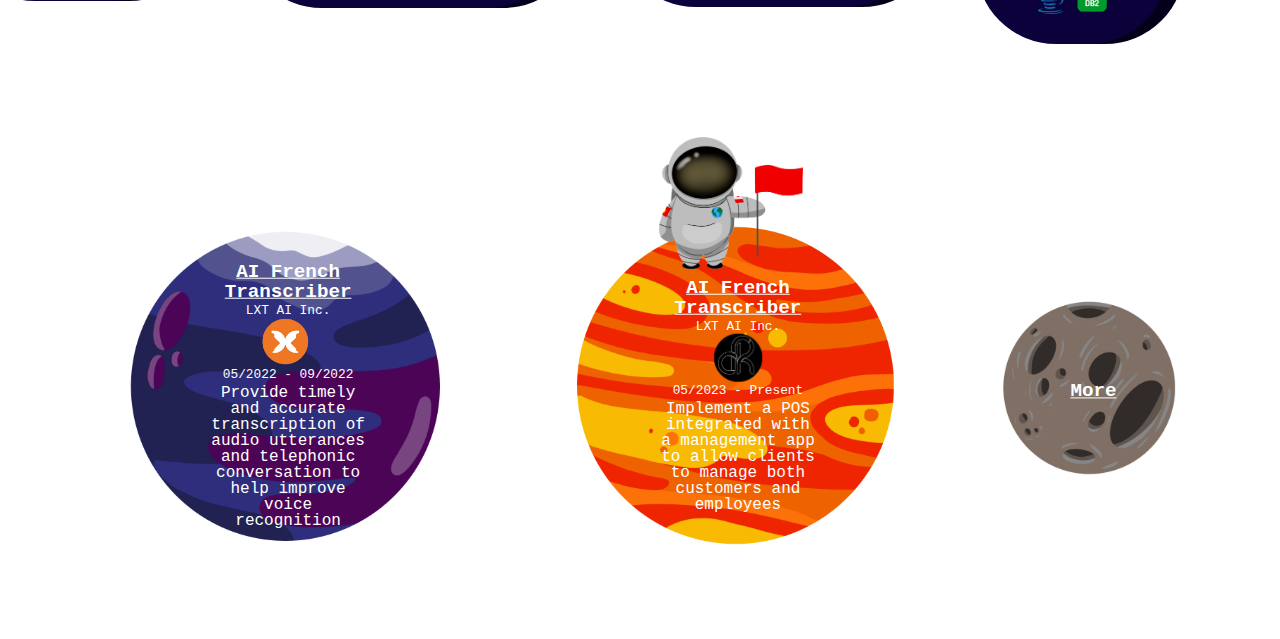
==== commit 0739943e: "Basic transition from desktop to mobile" ====
--- a/content/mobile.html
+++ b/content/mobile.html
@@ -68,75 +68,77 @@
       , a new Montreal-based startup consulting firm.
     </p>
   </div>
-<!-- 
+
   <div id="projects" class="to-show-on-scroll">
     <h1>PROJECTS</h1>
-    <div id="project-gallery">
-      <div>
-        <img src="./assets/images/360_F_249825007_f5dzNTBuUZoV5nERUWTlPDoU3cvLIBzn.png" alt="" class="stamp">
-        <h2>
-          <a href="https://github.com/nielsmai/PourDecisions">
-            Pour
-            Decisions
+    <div id="project-gallery-container">
+      <div id="project-gallery">
+        <div>
+          <img src="../assets/images/360_F_249825007_f5dzNTBuUZoV5nERUWTlPDoU3cvLIBzn.png" alt="" class="stamp">
+          <h2>
+            <a href="https://github.com/nielsmai/PourDecisions">
+              Pour
+              Decisions
+            </a>
+          </h2>
+          <span>Online drink-sharing platform</span>
+          <div class="tech">
+            <img src="../assets/images/html-js-css-logos-icons-png-11662226457gj39p822kl.png" alt="">
+            <img src="../assets/images/png-transparent-react-react-native-logos-brands-in-colors-icon-thumbnail.png" alt="">
+            <img src="../assets/images/png-transparent-mongodb-original-wordmark-logo-icon-thumbnail.png" alt="">
+          </div>
+        </div>
+        <div>
+          <img src="../assets/images/360_F_249825007_f5dzNTBuUZoV5nERUWTlPDoU3cvLIBzn.png" alt="computer logo" class="stamp">
+          <h2>
+            <a href="https://github.com/McGill-ECSE321-Fall2021/project-group-02">
+              Library<br>Website
+            </a>
+          </h2>
+          <span>Library website for item rental and employment management</span>
+          <div class="tech">
+            <img src="../assets/images/html-js-css-logos-icons-png-11662226457gj39p822kl.png" alt="">
+            <img src="../assets/images/Java-Emblem.png" alt="java logo">
+            <img src="../assets/images/Android_Studio_Icon_3.6.svg.png" alt="android studio logo">
+            <img src="../assets/images/Vue.js_Logo_2.svg.png" alt="vue.js logo">
+            <img src="../assets/images/postgresql-logo.png" alt="postgresql logo">
+          </div>
+        </div>
+        <div>
+          <img src="../assets/images/360_F_249825007_f5dzNTBuUZoV5nERUWTlPDoU3cvLIBzn.png" alt="" class="stamp">
+          <h2>
+            <a href="https://github.com/McGill-ECSE223-Winter2021/ecse223-group-project-07">
+              CarShop<br>Website
+            </a>
+          </h2>
+          <span>Car garage website for appointment management</span>
+          <div class="tech">
+            <img src="../assets/images/html-js-css-logos-icons-png-11662226457gj39p822kl.png" alt="html, js and css logo">
+            <img src="../assets/images/Java-Emblem.png" alt="">
+            <img src="../assets/images/springio-ar21.png" alt="">
+            <img src="../assets/images/uml-tools5.png" alt="">
+          </div>
+        </div>
+        <div>
+          <img src="../assets/images/amazon-database-logo-black-and-white.png" alt="database logo" class="stamp">
+          <h2>
+            Soccer<br>Database
+          </h2>
+          <span>Soccer World Cup database to keep track of statistics of each World Cup</span>
+          <div class="tech">
+            <img src="../assets/images/Java-Emblem.png" alt="">
+            <img src="../assets/images/png-clipart-ibm-db2-logo-ibm-db2-database-computer-software-sql-ibm-text-rectangle-thumbnail.png" alt="db2 logo">
+          </div>
+        </div>
+        <div>
+          <a href="../assets/files/Resume_Vy_Kha_Huynh_full.pdf" download="Vy-Kha_Huynh_Resume">
+            More
           </a>
-        </h2>
-        <span>Online drink-sharing platform</span>
-        <div class="tech">
-          <img src="./assets/images/html-js-css-logos-icons-png-11662226457gj39p822kl.png" alt="">
-          <img src="./assets/images/png-transparent-react-react-native-logos-brands-in-colors-icon-thumbnail.png" alt="">
-          <img src="./assets/images/png-transparent-mongodb-original-wordmark-logo-icon-thumbnail.png" alt="">
         </div>
-      </div>
-      <div>
-        <img src="./assets/images/360_F_249825007_f5dzNTBuUZoV5nERUWTlPDoU3cvLIBzn.png" alt="computer logo" class="stamp">
-        <h2>
-          <a href="https://github.com/McGill-ECSE321-Fall2021/project-group-02">
-            Library<br>Website
-          </a>
-        </h2>
-        <span>Library website for item rental and employment management</span>
-        <div class="tech">
-          <img src="./assets/images/html-js-css-logos-icons-png-11662226457gj39p822kl.png" alt="">
-          <img src="./assets/images/Java-Emblem.png" alt="java logo">
-          <img src="./assets/images/Android_Studio_Icon_3.6.svg.png" alt="android studio logo">
-          <img src="./assets/images/Vue.js_Logo_2.svg.png" alt="vue.js logo">
-          <img src="./assets/images/postgresql-logo.png" alt="postgresql logo">
-        </div>
-      </div>
-      <div>
-        <img src="./assets/images/360_F_249825007_f5dzNTBuUZoV5nERUWTlPDoU3cvLIBzn.png" alt="" class="stamp">
-        <h2>
-          <a href="https://github.com/McGill-ECSE223-Winter2021/ecse223-group-project-07">
-            CarShop<br>Website
-          </a>
-        </h2>
-        <span>Car garage website for appointment management</span>
-        <div class="tech">
-          <img src="./assets/images/html-js-css-logos-icons-png-11662226457gj39p822kl.png" alt="html, js and css logo">
-          <img src="./assets/images/Java-Emblem.png" alt="">
-          <img src="./assets/images/springio-ar21.png" alt="">
-          <img src="./assets/images/uml-tools5.png" alt="">
-        </div>
-      </div>
-      <div>
-        <img src="./assets/images/amazon-database-logo-black-and-white.png" alt="database logo" class="stamp">
-        <h2>
-          Soccer<br>Database
-        </h2>
-        <span>Soccer World Cup database to keep track of statistics of each World Cup</span>
-        <div class="tech">
-          <img src="./assets/images/Java-Emblem.png" alt="">
-          <img src="./assets/images/png-clipart-ibm-db2-logo-ibm-db2-database-computer-software-sql-ibm-text-rectangle-thumbnail.png" alt="db2 logo">
-        </div>
-      </div>
-      <div>
-        <a href="./assets/files/Resume_Vy_Kha_Huynh_full.pdf" download="Vy-Kha_Huynh_Resume">
-          More
-        </a>
       </div>
     </div>
   </div>
--->
+
   <div id="work" class="to-show-on-scroll">
     <h1>WORK EXPERIENCE</h1>
     <div id="work-gallery-container">
--- a/styles/style_mobile.css
+++ b/styles/style_mobile.css
@@ -652,6 +652,15 @@
     transform: rotateY(180deg);
   }
 
+  .stamp{
+    position: absolute;
+    height: 1em;
+    right: 7.5%;
+    top: 7.5%;
+    filter: invert(1);
+    -webkit-filter: invert(1);
+  }
+
   .minimized{
     scale: 75%;
     opacity: 0.7;
@@ -844,15 +853,15 @@
     nav ul li a:nth-child(n){
         padding: 0.3rem 0.5rem 0.3rem 0.5rem;
     }
-    #work-gallery-container{
+    #work-gallery-container, #project-gallery-container{
         width: 100%;
         overflow-x: scroll;
         overflow-y: hidden;
     }
     #project-gallery, #work-gallery{
         margin: auto;
-        margin-top: 20%;
-        width: 140vh;
+        margin-top: 10%;
+        width: 120vh;
     }
     main > div#work > div#work-gallery-container > div#work-gallery > div > p.underplanet > span.undertitle img{
         height: 2rem;
@@ -867,6 +876,15 @@
       .undertitle{
         font-size: 0.8rem;
       }
+      #work-gallery > div:nth-child(n){
+        margin: 2%
+      }
+      img.mcgill{
+        height: 1rem;
+      }
+      img.cpk{
+        height: 1rem;
+      }
   }
 
   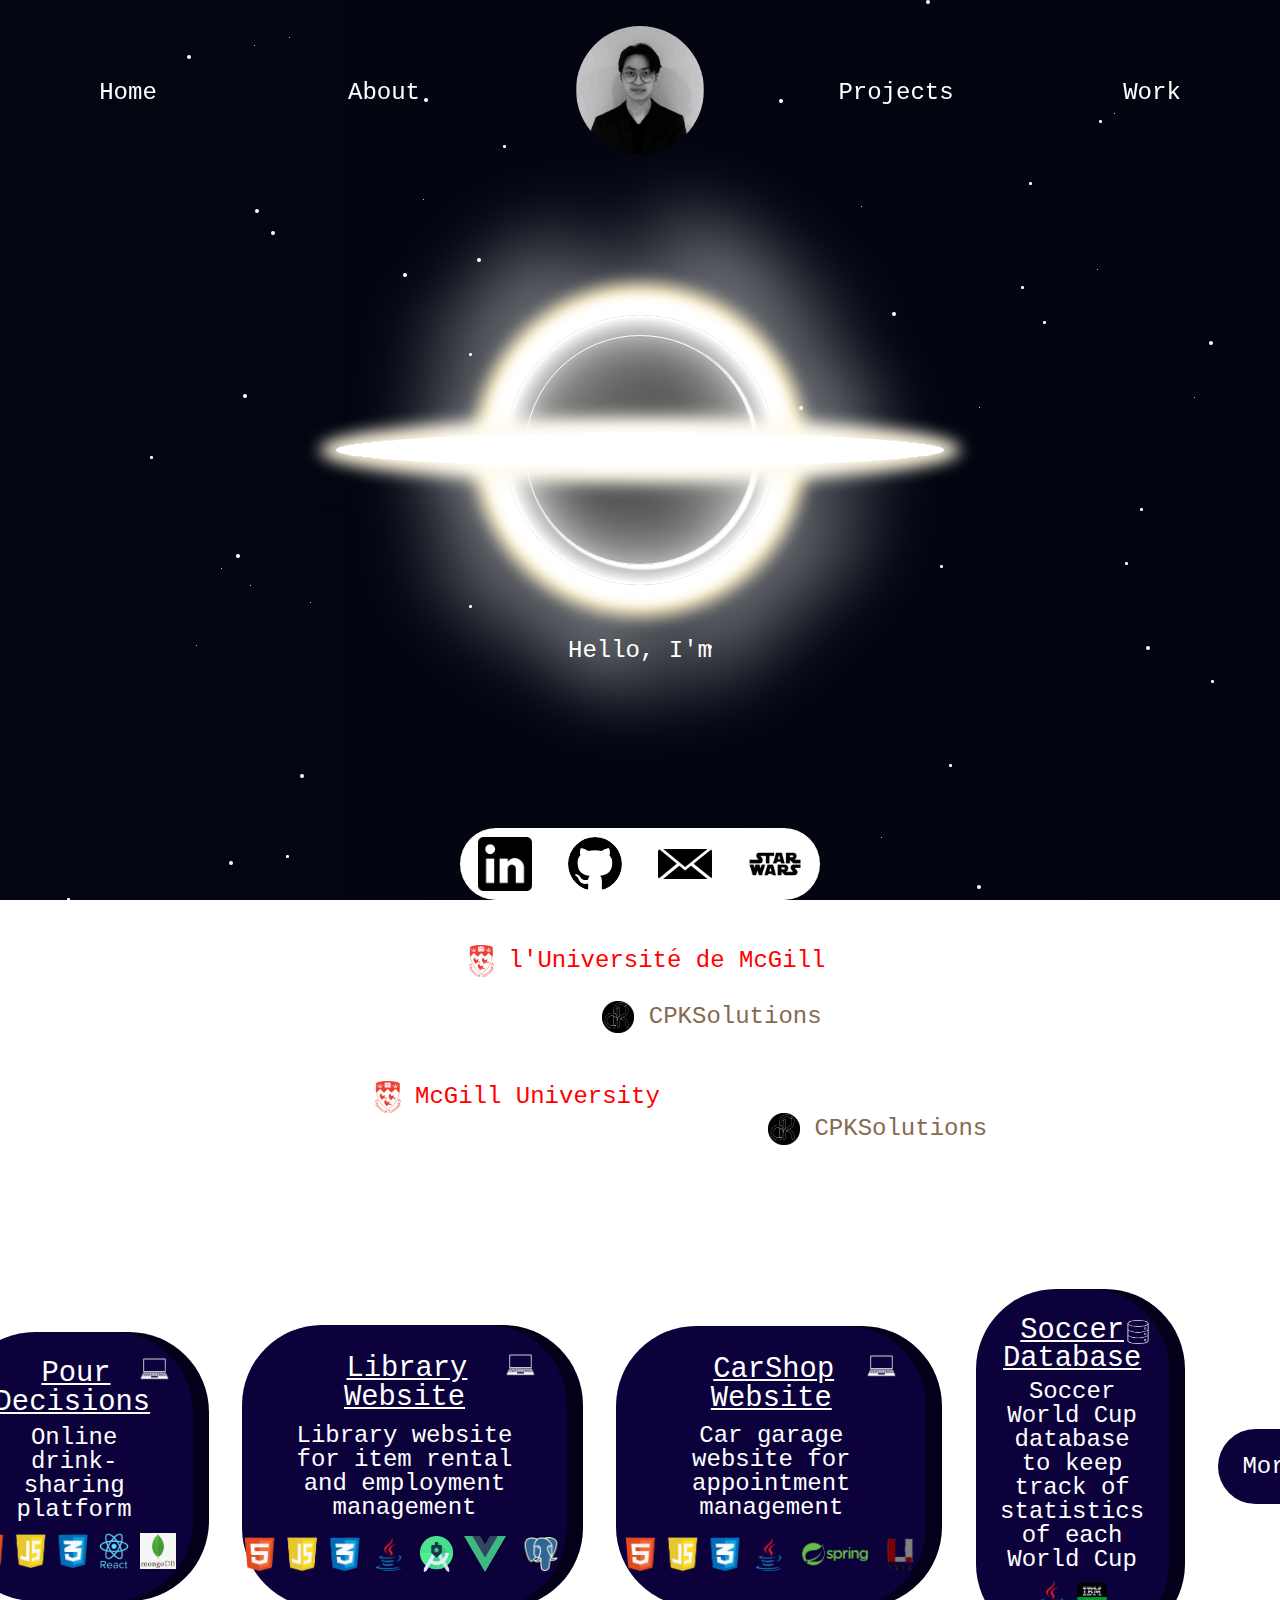
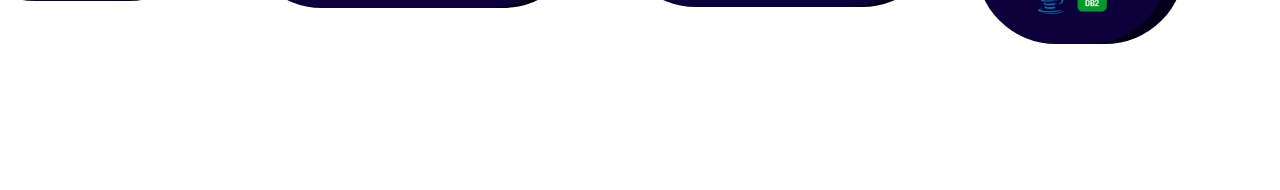
==== commit 448cd84f: "Restlying desktop version" ====
--- a/content/mobile.html
+++ b/content/mobile.html
@@ -142,7 +142,7 @@
   <div id="work" class="to-show-on-scroll">
     <h1>WORK EXPERIENCE</h1>
     <div id="work-gallery-container">
-      <div id="work-gallery">
+      <!-- <div id="work-gallery">
         <div>
           <img src="../assets/images/planet1.png" alt="Blue, purple and grey planet">
           <p class="underplanet">
@@ -170,7 +170,7 @@
           </a>
         </div>
       </div>
-    </div>
+    </div> -->
   </div>
 </main>
 
--- a/styles/style_mobile.css
+++ b/styles/style_mobile.css
@@ -162,8 +162,8 @@
     display: -webkit-inline-flex;
     justify-content: center;
     align-items: center;
-    transition: all 1s ease;
-    -webkit-transition: all 1s ease;
+    transition: all 0.5s ease;
+    -webkit-transition: all 0.5s ease;
     border-radius: 5rem;
   }
   
